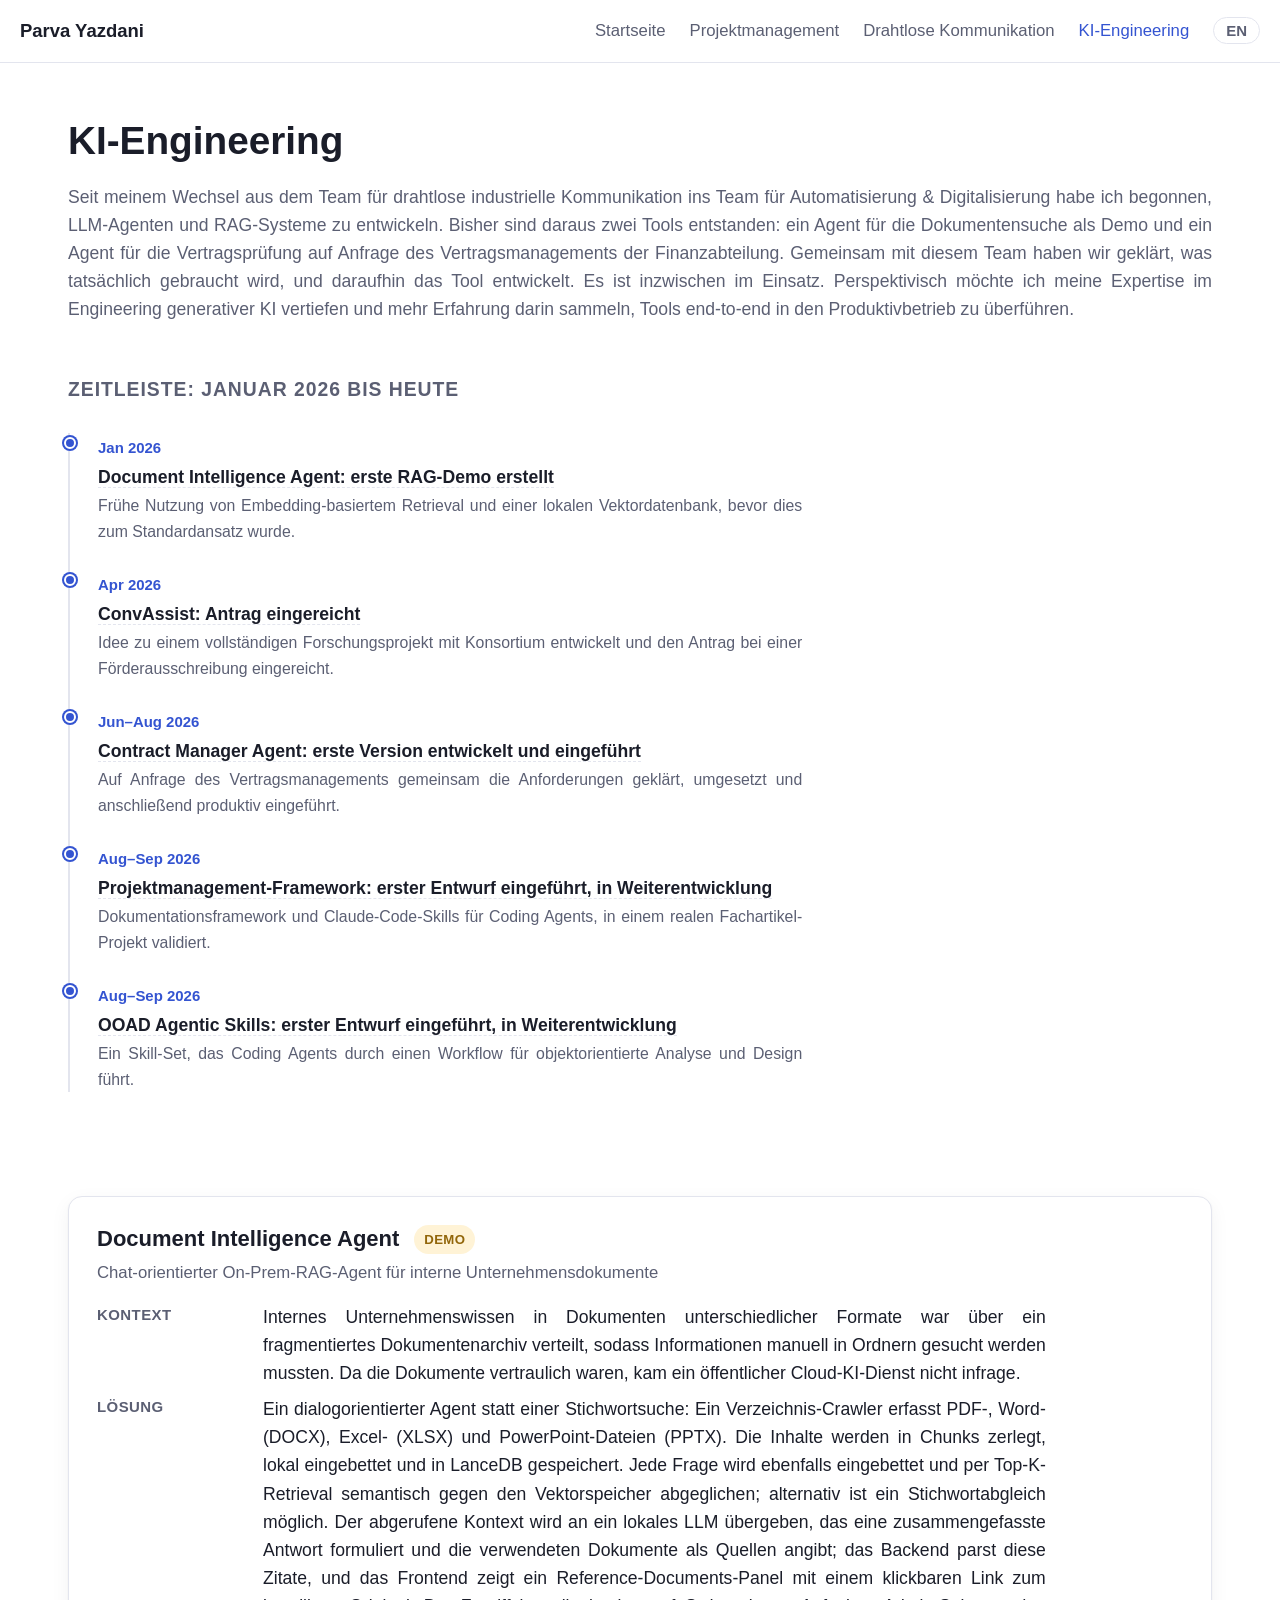
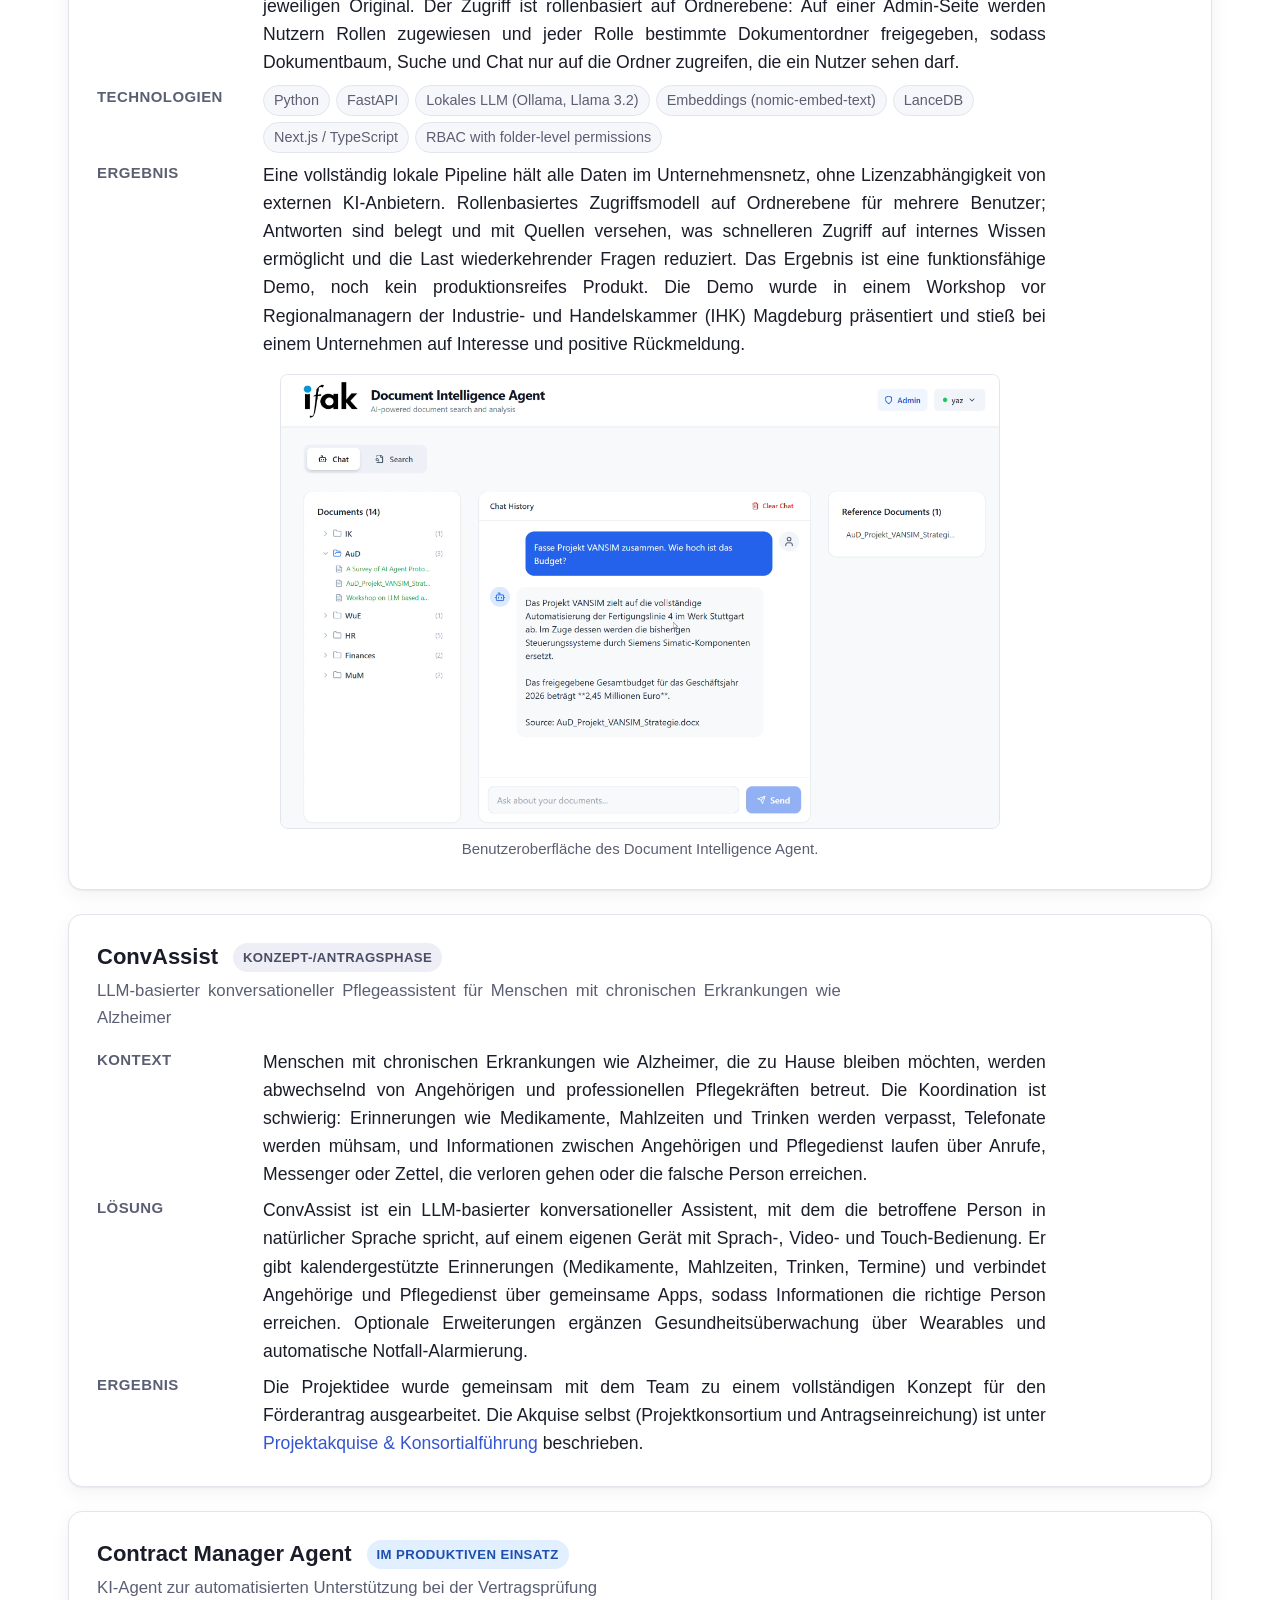
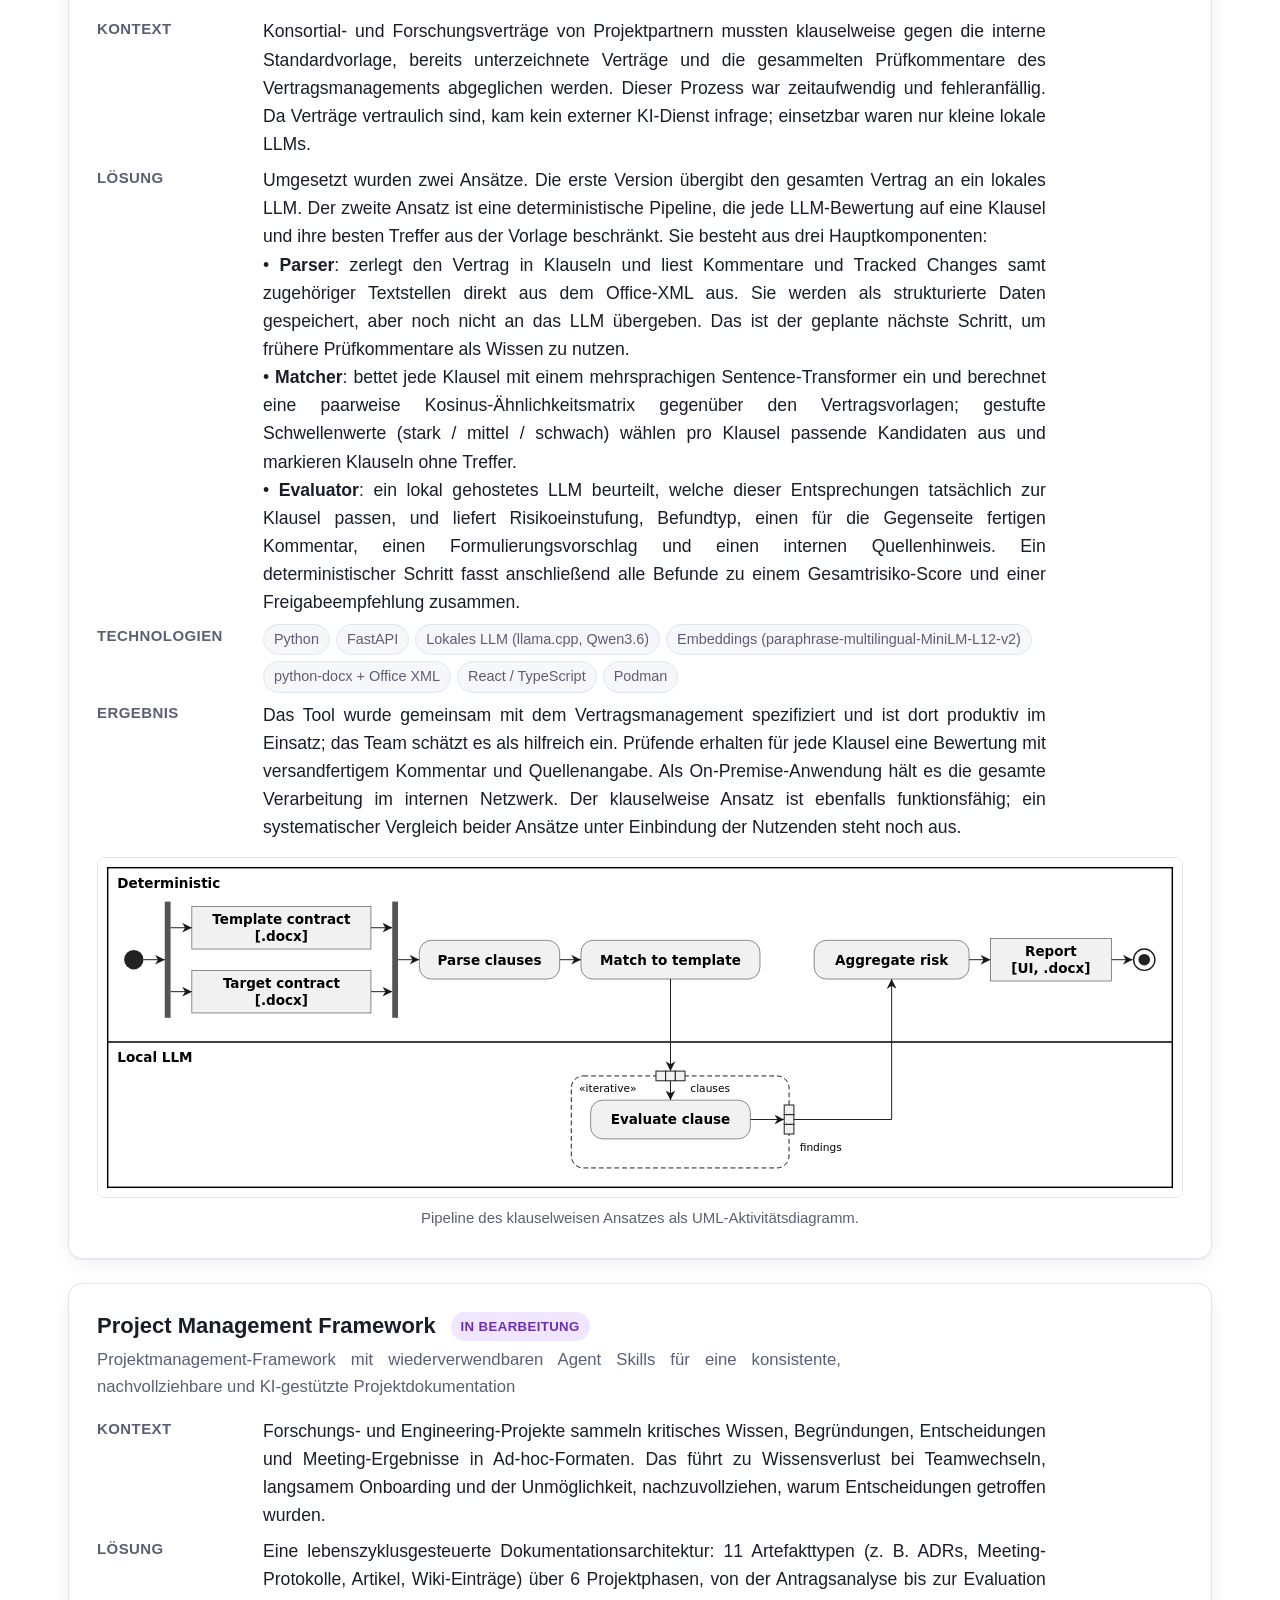
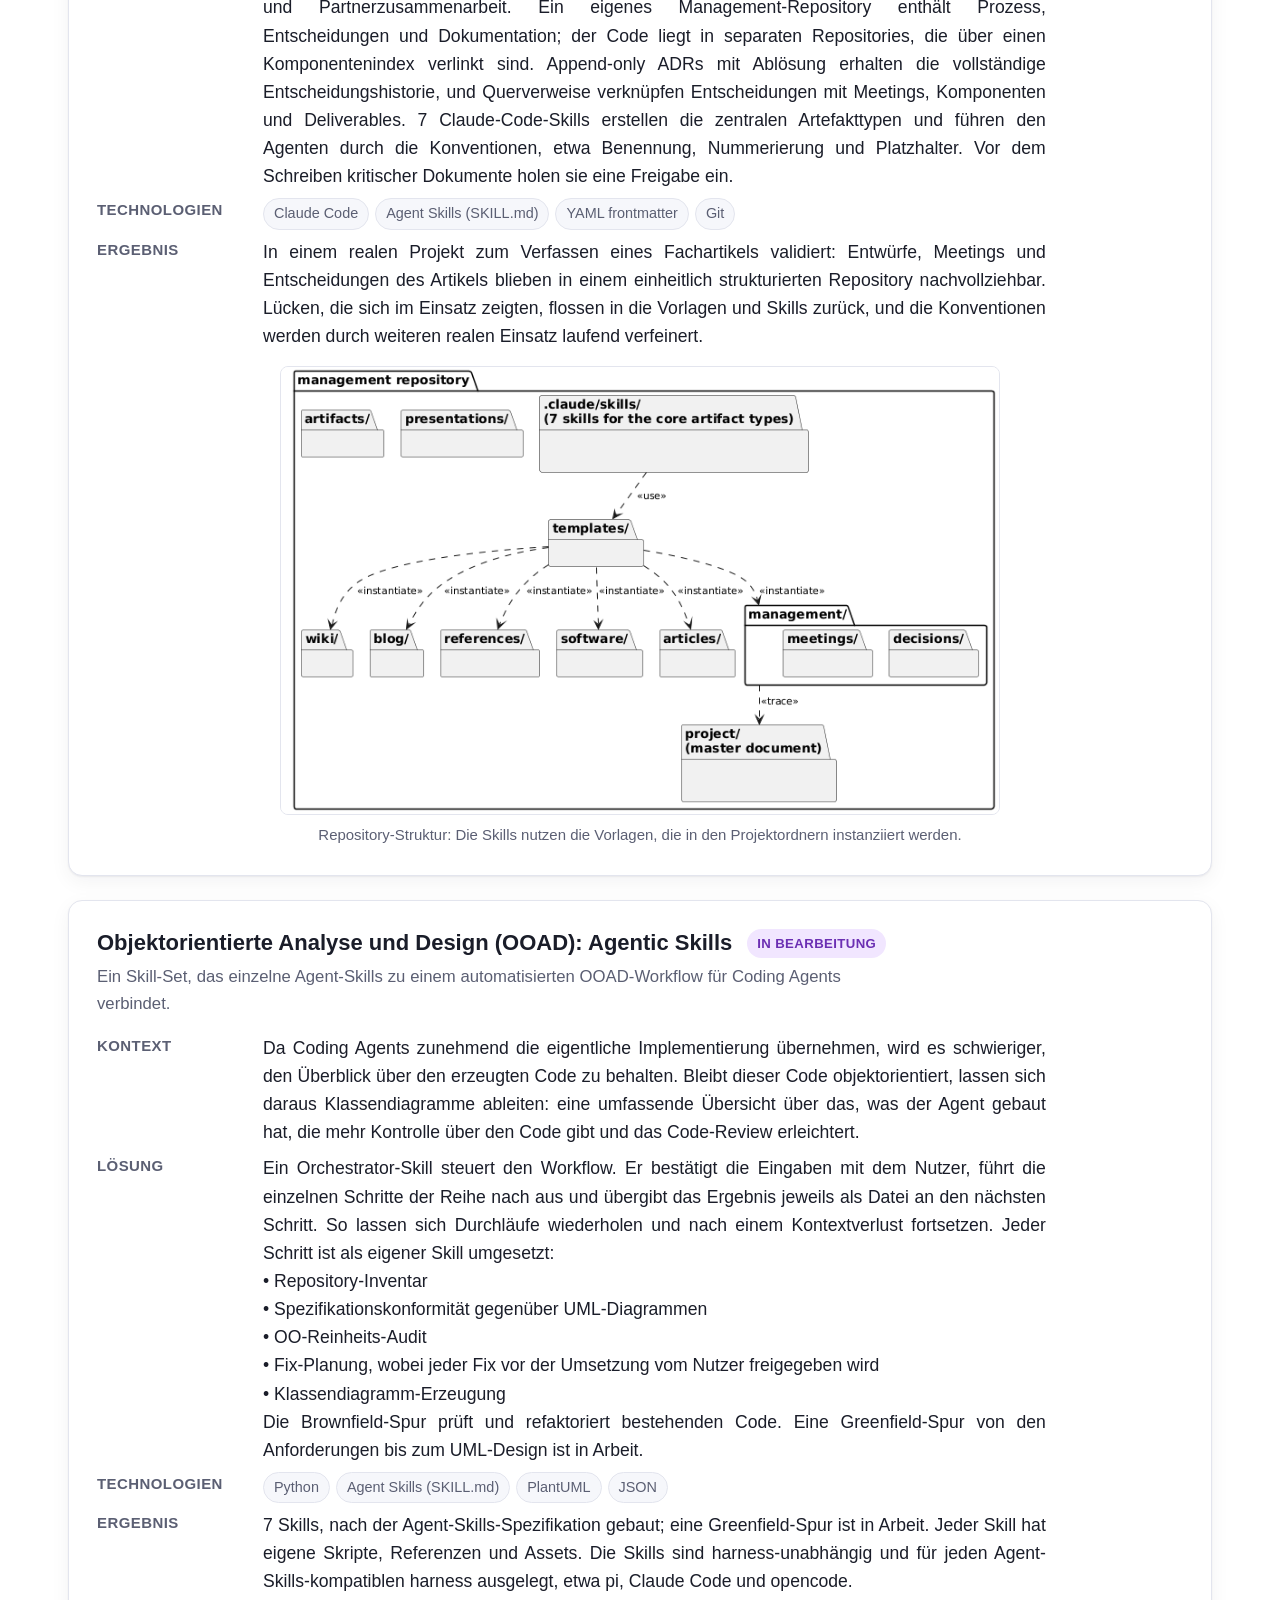
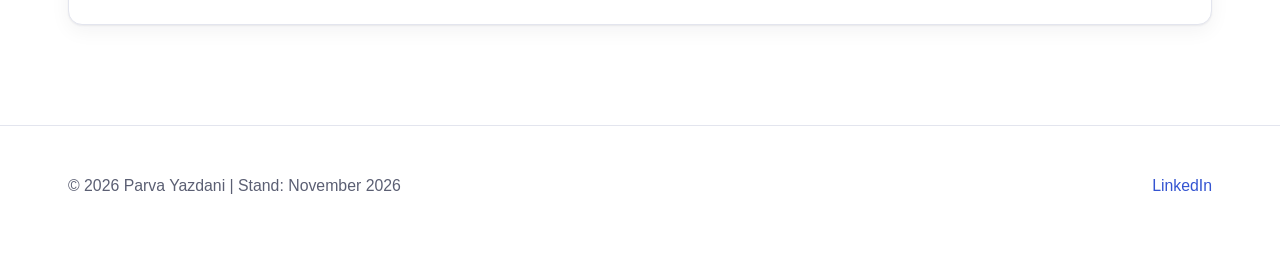
==== ai-engineering.html @ 78f2efb1 "Initial commit Co-Authored-By: Claude Opus 5.5 <noreply@anthropic.com>" ====
<!doctype html>
<html lang="en">
<head>
  <meta charset="UTF-8" />
  <meta name="viewport" content="width=device-width, initial-scale=1.0" />
  <title data-i18n="doc.title.ai">AI Engineering | Parva Yazdani</title>
  <link rel="stylesheet" href="css/styles.css" />
</head>
<body>

  <header class="site-header">
    <div class="container nav">
      <a class="nav-brand" href="index.html">Parva Yazdani</a>
      <button class="nav-toggle" data-i18n-aria-label="nav.toggleAria" aria-label="Toggle navigation" aria-expanded="false">☰</button>
      <ul class="nav-links">
        <li><a href="index.html" data-i18n="nav.home">Home</a></li>
        <li><a href="project-management.html" data-i18n="nav.pm">Project Management</a></li>
        <li><a href="wireless-communication.html" data-i18n="nav.wireless">Wireless Communication</a></li>
        <li><a href="ai-engineering.html" aria-current="page" data-i18n="nav.ai">AI Engineering</a></li>
        <li class="nav-lang-item"><button class="lang-toggle" type="button">DE</button></li>
      </ul>
    </div>
  </header>

  <main class="container">
    <section class="page-intro">
      <h1 data-i18n="ai.h1">AI Engineering</h1>
      <p data-i18n="ai.intro">
        Since moving from the wireless industrial communication team into the automation &amp;
        digitalisation team, I've started building
        LLM agents and RAG systems. So far this includes two tools: a document search agent
        built as a demo, and a contract review agent requested by contract management in the finance department. We
        worked out with that team what they really needed and then built the tool, which is now in
        use. Looking ahead, I want to deepen my
        expertise in Generative AI Engineering and gain more experience bringing tools into
        production end to end.
      </p>
    </section>

    <section class="section" aria-label="Timeline">
      <h2 class="section-title" data-i18n="ai.timelineTitle">Timeline: Jan 2026 to present</h2>
      <ol class="timeline">
        <li class="timeline-item">
          <span class="timeline-date">Jan 2026</span>
          <p class="timeline-title"><a href="#proj-doc-intel" data-i18n="ai.tl1.title">Document Intelligence Agent: first RAG demo built</a></p>
          <p class="timeline-note" data-i18n="ai.tl1.note">Early adoption of embedding-based retrieval and a local vector database, ahead of it becoming a default choice.</p>
        </li>
        <li class="timeline-item">
          <span class="timeline-date">Apr 2026</span>
          <p class="timeline-title"><a href="#proj-convassist" data-i18n="ai.tl4.title">ConvAssist: proposal submitted</a></p>
          <p class="timeline-note" data-i18n="ai.tl4.note">Idea developed into a full research project with consortium, and the proposal submitted to a funding call.</p>
        </li>
        <li class="timeline-item">
          <span class="timeline-date">Jun–Aug 2026</span>
          <p class="timeline-title"><a href="#proj-contract-manager" data-i18n="ai.tl2.title">Contract Manager Agent: first version built and rolled out</a></p>
          <p class="timeline-note" data-i18n="ai.tl2.note">Requirements clarified together at the request of contract management, then built and rolled out into production.</p>
        </li>
        <li class="timeline-item">
          <span class="timeline-date">Aug–Sep 2026</span>
          <p class="timeline-title"><a href="#proj-pm-framework" data-i18n="ai.tl3.title">Project Management Framework: first draft introduced, in development</a></p>
          <p class="timeline-note" data-i18n="ai.tl3.note">Documentation framework and Claude Code skills for coding agents, validated in a real paper-writing project.</p>
        </li>
        <li class="timeline-item">
          <span class="timeline-date">Aug–Sep 2026</span>
          <p class="timeline-title"><a href="#proj-ooda" data-i18n="ai.tl5.title">OOAD Agentic Skills: first draft introduced, in development</a></p>
          <p class="timeline-note" data-i18n="ai.tl5.note">A skill set that guides coding agents through an object-oriented analysis and design workflow.</p>
        </li>
      </ol>
    </section>

    <section class="section">

      <div class="card" id="proj-doc-intel">
        <div class="card-head">
          <h3>Document Intelligence Agent</h3>
          <span class="badge badge-demo" data-i18n="badge.demo">Demo</span>
        </div>
        <p class="subtitle" data-i18n="ai.doc.subtitle">Chat-first, on-prem RAG agent for internal company documents</p>
        <dl>
          <dt data-i18n="dt.context">Context</dt>
          <dd data-i18n="ai.doc.context">Internal company knowledge, held in documents of different formats, was spread across a fragmented document repository, so finding information meant searching folders by hand. Because the documents were confidential, sending them to a public-cloud AI service was not an option.</dd>
          <dt data-i18n="dt.solution">Solution</dt>
          <dd data-i18n="ai.doc.solution">A conversational agent rather than a keyword search: a directory crawler ingests PDF, Word (DOCX), Excel (XLSX) and PowerPoint (PPTX) files. Content is split into chunks, embedded locally and stored in LanceDB. Each question is embedded as well and matched semantically against the vector store via top-K retrieval; keyword matching is available as an alternative. The retrieved context is passed to a local LLM, which writes a synthesized answer and cites the documents it used; the backend parses those citations and the frontend renders a Reference Documents panel with a clickable link to every original. Access is role-based at folder level: on an admin page, users are assigned roles and each role is granted specific document folders, so the document tree, search and chat only draw on the folders a user may see.</dd>
          <dt data-i18n="dt.technologies">Technologies</dt>
          <dd class="tech-list">
            <span class="tech-chip">Python</span>
            <span class="tech-chip">FastAPI</span>
            <span class="tech-chip" data-i18n="ai.doc.chip.localLLM">Local LLM (Ollama, Llama 3.2)</span>
            <span class="tech-chip">Embeddings (nomic-embed-text)</span>
            <span class="tech-chip">LanceDB</span>
            <span class="tech-chip">Next.js / TypeScript</span>
            <span class="tech-chip">RBAC with folder-level permissions</span>
          </dd>
          <dt data-i18n="dt.outcome">Outcome</dt>
          <dd data-i18n="ai.doc.outcome">A fully local pipeline keeps all data on-prem with no license dependencies on external AI providers. Role-based folder access model for multiple users; answers are grounded and cited, giving faster access to internal knowledge and reducing repetitive-question load. The result is a working demo, not yet a production-ready product. The demo was presented in a workshop for regional managers of the Magdeburg Chamber of Industry and Commerce and received interest and positive feedback from a company.</dd>
        </dl>
        <figure class="screenshot">
          <a href="assets/DIS.png" target="_blank" rel="noopener" data-i18n-aria-label="ai.doc.figureAlt">
            <img src="assets/DIS.png" alt="" loading="lazy" width="1277" height="806" />
          </a>
          <figcaption data-i18n="ai.doc.figureCaption">User interface of the Document Intelligence Agent.</figcaption>
        </figure>
      </div>

      <div class="card" id="proj-convassist">
        <div class="card-head">
          <h3>ConvAssist</h3>
          <span class="badge badge-idea" data-i18n="badge.conceptProposal">Concept / proposal phase</span>
        </div>
        <p class="subtitle" data-i18n="ai.convassist.subtitle">LLM-based conversational care assistant for people with chronic conditions such as Alzheimer's</p>
        <dl>
          <dt data-i18n="dt.context">Context</dt>
          <dd data-i18n="ai.convassist.context">People with chronic conditions such as Alzheimer's who want to stay at home are cared for alternately by family members and professional caregivers. Coordination is hard: reminders such as medication, meals, and drinking are missed, phone calls become difficult, and information between relatives and care services is passed on through calls, messengers, or notes that get lost or reach the wrong person.</dd>
          <dt data-i18n="dt.solution">Solution</dt>
          <dd data-i18n="ai.convassist.solution">ConvAssist is an LLM-based conversational assistant that the affected person talks to in natural language, on a dedicated device with voice, video and touch interaction. It gives calendar-based reminders (medication, meals, drinking, appointments) and connects relatives and care services through shared apps, so information reaches the right person. Optional extensions add wearable-based health monitoring and automatic emergency alerting.</dd>
          <dt data-i18n="dt.outcome">Outcome</dt>
          <dd data-i18n="ai.convassist.outcome">The project idea was developed with the team into a complete concept for the funding proposal. The acquisition itself (project consortium and funding submission) is described under <a href="project-management.html#proj-acquisition">Project Acquisition &amp; Consortium Leadership</a>.</dd>
        </dl>
      </div>

      <div class="card" id="proj-contract-manager">
        <div class="card-head">
          <h3>Contract Manager Agent</h3>
          <span class="badge badge-live" data-i18n="badge.inProductiveUse">In productive use</span>
        </div>
        <p class="subtitle" data-i18n="ai.contract.subtitle">AI agent for automated support in contract review</p>
        <dl>
          <dt data-i18n="dt.context">Context</dt>
          <dd data-i18n="ai.contract.context">Consortium and research contracts arriving from project partners had to be checked clause by clause against the internal standard template, previously signed contracts, and contract management's accumulated review comments. This process was time-consuming and error-prone. Because contracts are confidential, no external AI service was an option, so only small local LLMs could be used.</dd>
          <dt data-i18n="dt.solution">Solution</dt>
          <dd data-i18n="ai.contract.solution">
            Two approaches were implemented. The first version passes the whole contract to a local LLM. The second is a deterministic pipeline that limits each LLM evaluation to one clause and its best template matches. It consists of three main components:
            <br />• <strong>Parser</strong>: splits the contract into clauses and extracts comments and tracked changes with their text anchors via direct Office XML access. These are stored as structured data but not yet passed to the LLM, which is the planned next step for using past review comments as knowledge.
            <br />• <strong>Matcher</strong>: embeds every clause with a multilingual sentence-transformer and computes a pairwise cosine-similarity matrix against the template contracts; tiered thresholds (strong / moderate / weak) select candidate counterparts per clause and flag clauses with no match.
            <br />• <strong>Evaluator</strong>: a locally hosted LLM judges which candidates truly correspond to the clause and returns risk level, finding type, a comment ready for the counterparty, a suggested reformulation and an internal source note. A deterministic step then combines all findings into an overall risk score and approval recommendation.
          </dd>
          <dt data-i18n="dt.technologies">Technologies</dt>
          <dd class="tech-list">
            <span class="tech-chip">Python</span>
            <span class="tech-chip">FastAPI</span>
            <span class="tech-chip" data-i18n="ai.contract.chip.localLLM">Local LLM (llama.cpp, Qwen3.6)</span>
            <span class="tech-chip">Embeddings (paraphrase-multilingual-MiniLM-L12-v2)</span>
            <span class="tech-chip">python-docx + Office XML</span>
            <span class="tech-chip">React / TypeScript</span>
            <span class="tech-chip">Podman</span>
          </dd>
          <dt data-i18n="dt.outcome">Outcome</dt>
          <dd data-i18n="ai.contract.outcome">The tool was specified together with contract management and is in productive use there; the team finds it useful. Reviewers get an assessment with a ready-to-send comment and source reference for each clause. As an on-premise application, it keeps all processing within the internal network. The clause-by-clause approach works as well; a systematic comparison of both approaches, involving the users, is still pending.</dd>
        </dl>
        <figure class="screenshot screenshot-diagram screenshot-wide">
          <a href="assets/contract-manager-pipeline-uml.svg" target="_blank" rel="noopener" data-i18n-aria-label="ai.contract.figureAlt">
            <img src="assets/contract-manager-pipeline-uml.svg" alt="" loading="lazy" width="1120" height="350" />
          </a>
          <figcaption data-i18n="ai.contract.figureCaption">Pipeline of the clause-by-clause approach as a UML activity diagram.</figcaption>
        </figure>
      </div>

      <div class="card" id="proj-pm-framework">
        <div class="card-head">
          <h3>Project Management Framework</h3>
          <span class="badge badge-progress" data-i18n="badge.inProgress">In progress</span>
        </div>
        <p class="subtitle" data-i18n="ai.framework.subtitle">Project management framework with reusable agent skills for consistent, traceable and AI-assisted project records</p>
        <dl>
          <dt data-i18n="dt.context">Context</dt>
          <dd data-i18n="ai.framework.context">Research and engineering projects accumulate critical knowledge, rationale, decisions, and meeting outcomes in ad-hoc formats. This leads to knowledge loss when team members change, slow onboarding, and an inability to reconstruct why decisions were made.</dd>
          <dt data-i18n="dt.solution">Solution</dt>
          <dd data-i18n="ai.framework.solution">A lifecycle-driven documentation architecture: 11 artifact types (e.g. ADRs, meeting minutes, articles, wiki entries) mapped to 6 project phases, from proposal analysis to evaluation and partner collaboration. A dedicated management repository holds process, decisions, and documentation, while code lives in separate repositories linked from a component index. Append-only ADRs with superseding preserve the full decision history, and cross-references trace decisions to meetings, components, and deliverables. 7 Claude Code skills scaffold the core artifact types and guide the agent through the conventions, such as naming, numbering and placeholders, asking for approval before critical records are written.</dd>
          <dt data-i18n="dt.technologies">Technologies</dt>
          <dd class="tech-list">
            <span class="tech-chip">Claude Code</span>
            <span class="tech-chip">Agent Skills (SKILL.md)</span>
            <span class="tech-chip">YAML frontmatter</span>
            <span class="tech-chip">Git</span>
          </dd>
          <dt data-i18n="dt.outcome">Outcome</dt>
          <dd data-i18n="ai.framework.outcome">Validated in a real paper-writing project: the article's drafts, meetings, and decisions stayed traceable in one consistently structured repository. Gaps that surfaced during use were fed back into the templates and skills, and the conventions keep being refined through further real use.</dd>
        </dl>
        <figure class="screenshot screenshot-diagram">
          <a href="assets/template-structure.png" target="_blank" rel="noopener" data-i18n-aria-label="ai.framework.structureAlt">
            <img src="assets/template-structure.png" alt="" loading="lazy" width="793" height="494" />
          </a>
          <figcaption data-i18n="ai.framework.structureCaption">Repository structure: skills use the templates, which are instantiated across the project folders.</figcaption>
        </figure>
      </div>

      <div class="card" id="proj-ooda">
        <div class="card-head">
          <h3 data-i18n="ai.ooda.title">Object-Oriented Analysis and Design (OOAD) Agentic Skills</h3>
          <span class="badge badge-progress" data-i18n="badge.inProgress">In progress</span>
        </div>
        <p class="subtitle" data-i18n="ai.ooda.subtitle">A skill set that turns single agent skills into an automated OOAD workflow for coding agents.</p>
        <dl>
          <dt data-i18n="dt.context">Context</dt>
          <dd data-i18n="ai.ooda.context">As coding agents take on more of the actual implementation work, it gets harder to keep an overview of the code they produce. Keeping that code object-oriented makes it possible to derive class diagrams from it: a comprehensive view of what the agent built, which gives more control over the code and makes code review easier.</dd>
          <dt data-i18n="dt.solution">Solution</dt>
          <dd data-i18n="ai.ooda.solution">
            An orchestrator skill runs the workflow. It confirms inputs with the user, runs the individual steps in order and passes each result to the next step as a file. Runs can therefore be repeated and resumed after context loss. Each step is a skill of its own:
            <br />• repository inventory
            <br />• spec conformance against UML diagrams
            <br />• OO-purity audit
            <br />• fix planning, with each fix approved by the user before it's applied
            <br />• class-diagram generation
            <br />The brownfield track audits and refactors existing code. A greenfield track that
            goes from requirements to UML design is in progress.
          </dd>
          <dt data-i18n="dt.technologies">Technologies</dt>
          <dd class="tech-list">
            <span class="tech-chip">Python</span>
            <span class="tech-chip">Agent Skills (SKILL.md)</span>
            <span class="tech-chip">PlantUML</span>
            <span class="tech-chip">JSON</span>
          </dd>
          <dt data-i18n="dt.outcome">Outcome</dt>
          <dd data-i18n="ai.ooda.outcome">7 skills, with a greenfield track in progress, built to the Agent Skills specification. Each skill has its own scripts, references and assets. The skills are harness-agnostic and designed to run in any Agent Skills–compatible harness, such as pi, Claude Code and opencode.</dd>
        </dl>
      </div>

    </section>
  </main>

  <footer class="site-footer">
    <div class="container footer-row">
      <p>© 2026 Parva Yazdani | <span data-i18n="footer.updated">Last updated November 2026</span></p>
      <ul class="footer-links">
        <li><a href="https://www.linkedin.com/in/parva-yazdani" target="_blank" rel="noopener">LinkedIn</a></li>
      </ul>
    </div>
  </footer>

  <script src="js/i18n.js"></script>
  <script src="js/main.js"></script>
</body>
</html>
---- css/styles.css ----
/* ---------- Reset & tokens ---------- */
*, *::before, *::after { box-sizing: border-box; }
html { scroll-behavior: smooth; }

/* Base size grows from 16px (phones) to 18px (desktop); all rem sizes scale with it. */
@media screen {
  html { font-size: clamp(16px, 0.9rem + 0.25vw, 18px); }
}
body { margin: 0; }

:root {
  --bg: #ffffff;
  --bg-alt: #f6f7fb;
  --text: #1a1d29;
  --text-muted: #5b5f73;
  --border: #e3e5ee;
  --accent: #3454d1;
  --accent-contrast: #ffffff;
  --card-bg: #ffffff;
  --shadow: 0 1px 2px rgba(20, 22, 40, 0.06), 0 6px 20px rgba(20, 22, 40, 0.05);

  --badge-finished-bg: #e3f6ea;   --badge-finished-fg: #16794b;
  --badge-live-bg: #e1efff;       --badge-live-fg: #1d4fae;
  --badge-demo-bg: #fff3d6;       --badge-demo-fg: #92660a;
  --badge-idea-bg: #eeeef7;       --badge-idea-fg: #4a4d63;
  --badge-progress-bg: #f1e6ff;   --badge-progress-fg: #6b2fb3;

  --font: -apple-system, BlinkMacSystemFont, "Segoe UI", Roboto, Helvetica, Arial, sans-serif;
}

@media (prefers-color-scheme: dark) {
  :root {
    --bg: #12131c;
    --bg-alt: #191b26;
    --text: #eef0f7;
    --text-muted: #a3a6ba;
    --border: #2a2c3c;
    --accent: #7c96f5;
    --accent-contrast: #12131c;
    --card-bg: #191b26;
    --shadow: 0 1px 2px rgba(0,0,0,0.3), 0 6px 20px rgba(0,0,0,0.25);

    --badge-finished-bg: #123d29;  --badge-finished-fg: #7fe0ad;
    --badge-live-bg: #14284a;      --badge-live-fg: #9bbcff;
    --badge-demo-bg: #3d2f0a;      --badge-demo-fg: #f0c465;
    --badge-idea-bg: #262838;      --badge-idea-fg: #c2c4d6;
    --badge-progress-bg: #2c1d47;  --badge-progress-fg: #d3aeff;
  }
}

body {
  font-family: var(--font);
  background: var(--bg);
  color: var(--text);
  line-height: 1.6;
  -webkit-font-smoothing: antialiased;
}

.container {
  max-width: 1240px;
  margin: 0 auto;
  padding: 0 clamp(20px, 4vw, 48px);
}

a { color: var(--accent); text-decoration: none; }
a:hover { text-decoration: underline; }

h1, h2, h3 { line-height: 1.25; }

/* ---------- Nav ---------- */
.site-header {
  border-bottom: 1px solid var(--border);
  position: sticky;
  top: 0;
  background: color-mix(in srgb, var(--bg) 92%, transparent);
  backdrop-filter: blur(8px);
  z-index: 10;
}

.nav {
  display: flex;
  align-items: center;
  justify-content: space-between;
  padding: 16px 0;
}

.nav-brand {
  font-weight: 700;
  font-size: 1.05rem;
  color: var(--text);
}
.nav-brand:hover { text-decoration: none; }

.nav-links {
  display: flex;
  gap: 24px;
  list-style: none;
  margin: 0;
  padding: 0;
}

.nav-links a {
  color: var(--text-muted);
  font-weight: 500;
  font-size: 0.95rem;
}

.nav-links a:hover,
.nav-links a[aria-current="page"] {
  color: var(--accent);
  text-decoration: none;
}

.nav-toggle {
  display: none;
  background: none;
  border: 1px solid var(--border);
  border-radius: 8px;
  padding: 8px 10px;
  color: var(--text);
  cursor: pointer;
}

.nav-lang-item {
  display: flex;
  align-items: center;
}

.lang-toggle {
  background: none;
  border: 1px solid var(--border);
  border-radius: 999px;
  padding: 4px 12px;
  font-size: 0.85rem;
  font-weight: 700;
  color: var(--text-muted);
  cursor: pointer;
}

.lang-toggle:hover {
  color: var(--accent);
  border-color: var(--accent);
}

@media (max-width: 640px) {
  .nav-toggle { display: block; }
  .nav-links {
    position: absolute;
    top: 100%;
    left: 0;
    right: 0;
    background: var(--bg);
    border-bottom: 1px solid var(--border);
    flex-direction: column;
    gap: 0;
    display: none;
  }
  .nav-links.open { display: flex; }
  .nav-links a {
    display: block;
    padding: 14px 24px;
    border-top: 1px solid var(--border);
  }
  .nav-lang-item {
    padding: 14px 24px;
    border-top: 1px solid var(--border);
  }
}

/* ---------- Hero ---------- */
.hero {
  padding: 64px 0 40px;
}

.hero .eyebrow {
  color: var(--accent);
  font-weight: 600;
  font-size: 0.85rem;
  text-transform: uppercase;
  letter-spacing: 0.06em;
}

.hero h1 {
  font-size: clamp(1.8rem, 4vw, 2.6rem);
  margin: 8px 0 12px;
}

.hero p.lead {
  font-size: 1.1rem;
  color: var(--text-muted);
}

/* ---------- Page intro (topic pages) ---------- */
.page-intro {
  padding: 48px 0 8px;
}

.page-intro .eyebrow {
  color: var(--accent);
  font-weight: 600;
  font-size: 0.85rem;
  text-transform: uppercase;
  letter-spacing: 0.06em;
}

.page-intro h1 {
  font-size: clamp(1.6rem, 3.4vw, 2.2rem);
  margin: 6px 0 14px;
}

.page-intro p {
  color: var(--text-muted);
}

/* ---------- Nav cards on home ---------- */
.nav-cards {
  display: grid;
  grid-template-columns: repeat(auto-fit, minmax(240px, 1fr));
  gap: 20px;
  padding: 8px 0 56px;
}

.nav-card {
  display: block;
  background: var(--card-bg);
  border: 1px solid var(--border);
  border-radius: 14px;
  padding: 24px;
  box-shadow: var(--shadow);
  transition: transform 0.15s ease, border-color 0.15s ease;
}

.nav-card:hover {
  transform: translateY(-2px);
  border-color: var(--accent);
  text-decoration: none;
}

.nav-card h3 {
  margin: 0 0 8px;
  color: var(--text);
}

.nav-card p {
  margin: 0;
  color: var(--text-muted);
  font-size: 0.95rem;
}

.nav-card .arrow {
  display: inline-block;
  margin-top: 12px;
  color: var(--accent);
  font-weight: 600;
  font-size: 0.9rem;
}

/* ---------- Section ---------- */
.section {
  padding: 28px 0;
}

.section-title {
  font-size: 1.1rem;
  text-transform: uppercase;
  letter-spacing: 0.05em;
  color: var(--text-muted);
  margin: 0 0 20px;
}

/* ---------- Cards (projects) ---------- */
.card {
  background: var(--card-bg);
  border: 1px solid var(--border);
  border-radius: 14px;
  padding: 28px;
  box-shadow: var(--shadow);
  margin-bottom: 24px;
  scroll-margin-top: 90px;
  transition: box-shadow 0.3s ease, border-color 0.3s ease;
}

.card:target {
  border-color: var(--accent);
  box-shadow: 0 0 0 3px color-mix(in srgb, var(--accent) 35%, transparent);
}

.card-head {
  margin-bottom: 6px;
}

/* Title and badge flow inline, so the badge follows the last line of a long title */
.card-head h3 {
  display: inline;
  margin: 0 10px 0 0;
  font-size: 1.25rem;
}

.card-head .badge {
  vertical-align: 0.15em;
  white-space: nowrap;
}

.card .subtitle {
  color: var(--text-muted);
  font-size: 0.95rem;
  margin: 0 0 16px;
}

.card dl {
  display: grid;
  grid-template-columns: 150px 1fr;
  gap: 8px 16px;
  margin: 0;
}

@media (max-width: 560px) {
  .card dl { grid-template-columns: 1fr; }
  .card dl dt { margin-top: 10px; }
}

.card dt {
  font-weight: 600;
  color: var(--text-muted);
  font-size: 0.85rem;
  text-transform: uppercase;
  letter-spacing: 0.03em;
}

.card dd {
  margin: 0;
}

/* Keep running text inside cards at a readable line length; page summaries span the full width to align with the cards. */
@media screen {
  .card .subtitle,
  .card dd,
  .timeline-note {
    max-width: 80ch;
  }
}

.card .tech-list {
  display: flex;
  flex-wrap: wrap;
  gap: 6px;
}

.tech-chip {
  background: var(--bg-alt);
  border: 1px solid var(--border);
  border-radius: 999px;
  padding: 3px 10px;
  font-size: 0.82rem;
  color: var(--text-muted);
}

.placeholder {
  color: var(--text-muted);
  font-style: italic;
}

/* ---------- Status badges ---------- */
.badge {
  display: inline-block;
  font-size: 0.75rem;
  font-weight: 700;
  text-transform: uppercase;
  letter-spacing: 0.03em;
  padding: 4px 10px;
  border-radius: 999px;
}

.badge-finished  { background: var(--badge-finished-bg); color: var(--badge-finished-fg); }
.badge-live      { background: var(--badge-live-bg);     color: var(--badge-live-fg); }
.badge-demo      { background: var(--badge-demo-bg);     color: var(--badge-demo-fg); }
.badge-idea      { background: var(--badge-idea-bg);     color: var(--badge-idea-fg); }
.badge-progress  { background: var(--badge-progress-bg); color: var(--badge-progress-fg); }

/* ---------- Timeline ---------- */
.timeline {
  position: relative;
  list-style: none;
  margin: 32px 0 48px;
  padding-left: 28px;
  border-left: 2px solid var(--border);
}

.timeline-item {
  position: relative;
  padding-bottom: 26px;
}

.timeline-item:last-child { padding-bottom: 0; }

.timeline-item::before {
  content: "";
  position: absolute;
  left: -34px;
  top: 4px;
  width: 12px;
  height: 12px;
  border-radius: 50%;
  background: var(--accent);
  border: 2px solid var(--bg);
  box-shadow: 0 0 0 2px var(--accent);
}

.timeline-item.is-marker::before {
  background: var(--bg);
}

.timeline-date {
  font-weight: 700;
  font-size: 0.85rem;
  color: var(--accent);
}

.timeline-date.tbd {
  color: var(--text-muted);
  font-weight: 600;
}

.timeline-title {
  font-weight: 600;
  margin: 2px 0 2px;
}

.timeline-title a {
  color: var(--text);
  text-decoration: none;
  border-bottom: 1px dashed var(--border);
}

.timeline-title a:hover {
  color: var(--accent);
  border-bottom-color: var(--accent);
}

.timeline-note {
  color: var(--text-muted);
  font-size: 0.9rem;
  margin: 0;
}

/* ---------- Callout ---------- */
.callout {
  background: var(--bg-alt);
  border: 1px solid var(--border);
  border-left: 4px solid var(--accent);
  border-radius: 8px;
  padding: 14px 18px;
  font-size: 0.92rem;
  color: var(--text-muted);
  margin: 16px 0;
}

.poster,
.screenshot {
  margin: 16px 0 0;
  text-align: center;
}

.poster img,
.screenshot img {
  display: block;
  max-width: 100%;
  height: auto;
  margin: 0 auto;
  border: 1px solid var(--border);
  border-radius: 8px;
}

.poster img {
  width: 300px;
}

.screenshot img {
  width: 100%;
  max-width: min(100%, 720px);
}

/* Diagrams keep their natural size instead of stretching to 720px. */
.screenshot-diagram img {
  width: auto;
}

/* Wide (left-to-right) diagrams may use the full card width. */
.screenshot-wide img {
  max-width: 100%;
}

.poster figcaption,
.screenshot figcaption {
  margin-top: 8px;
  font-size: 0.85rem;
  color: var(--text-muted);
}

/* ---------- Justified body text ---------- */
.hero p.lead,
.page-intro p,
.card .subtitle,
.card dd,
.timeline-note,
.callout {
  text-align: justify;
  /* Break long compounds (e.g. "Teilprojektmanagement") so justified lines don't open wide gaps */
  -webkit-hyphens: auto;
  hyphens: auto;
}

/* ---------- Footer ---------- */
.site-footer {
  border-top: 1px solid var(--border);
  margin-top: 48px;
  padding: 32px 0 48px;
  color: var(--text-muted);
  font-size: 0.9rem;
}

.site-footer .footer-row {
  display: flex;
  flex-wrap: wrap;
  gap: 8px 20px;
  justify-content: space-between;
  align-items: center;
}

.footer-links {
  display: flex;
  gap: 18px;
  list-style: none;
  padding: 0;
  margin: 0;
}
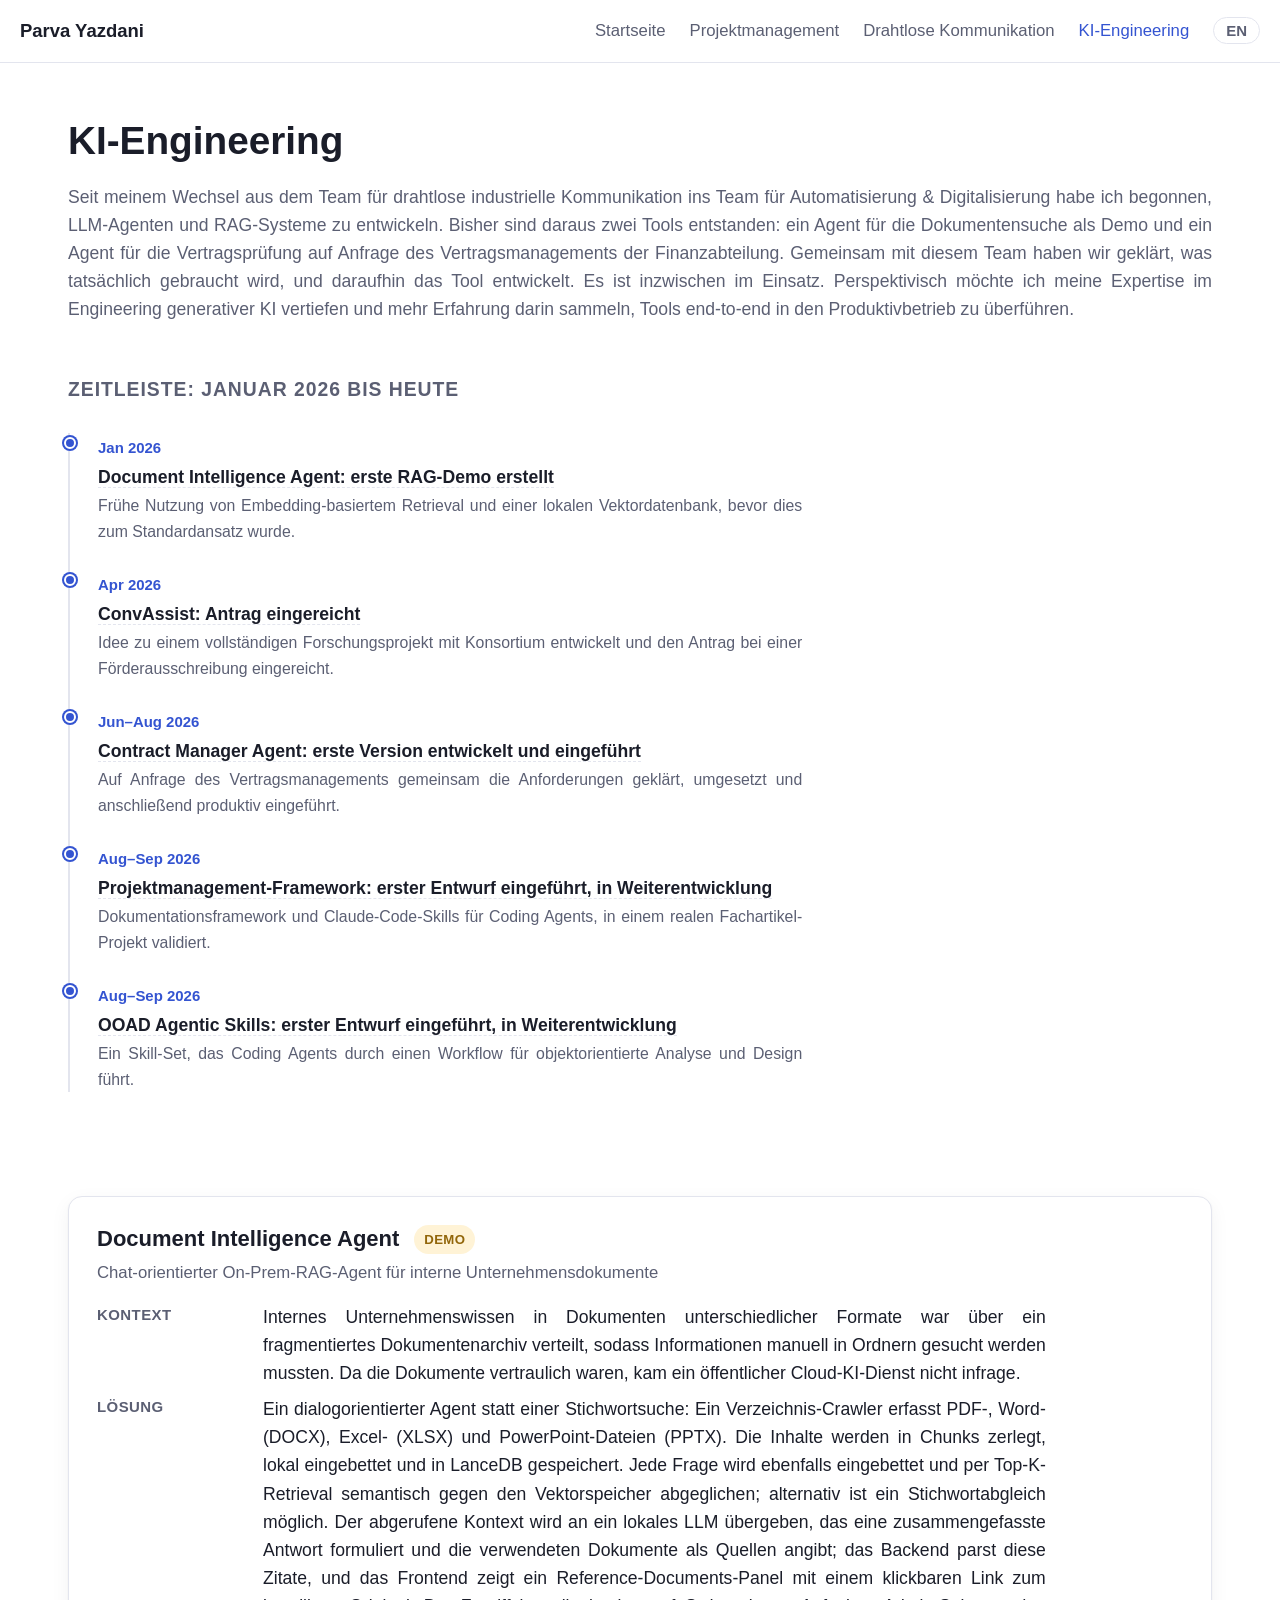
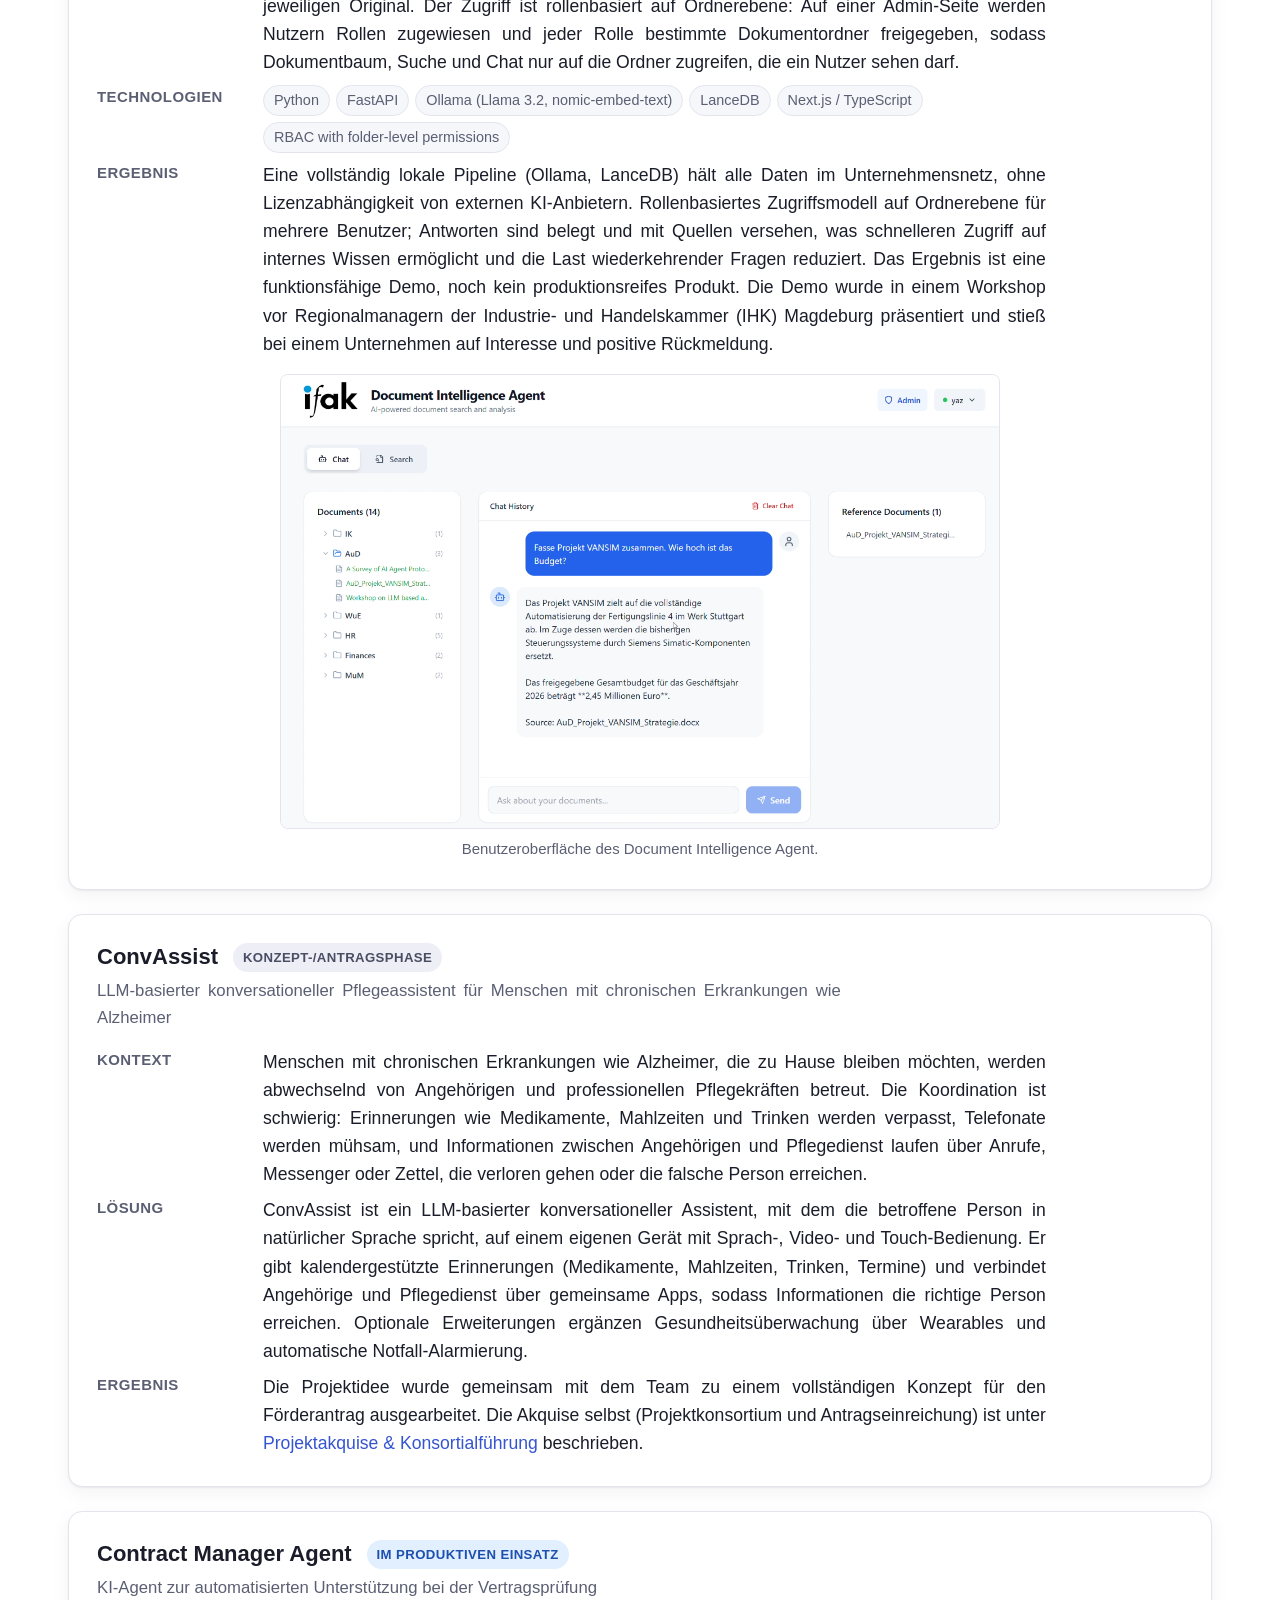
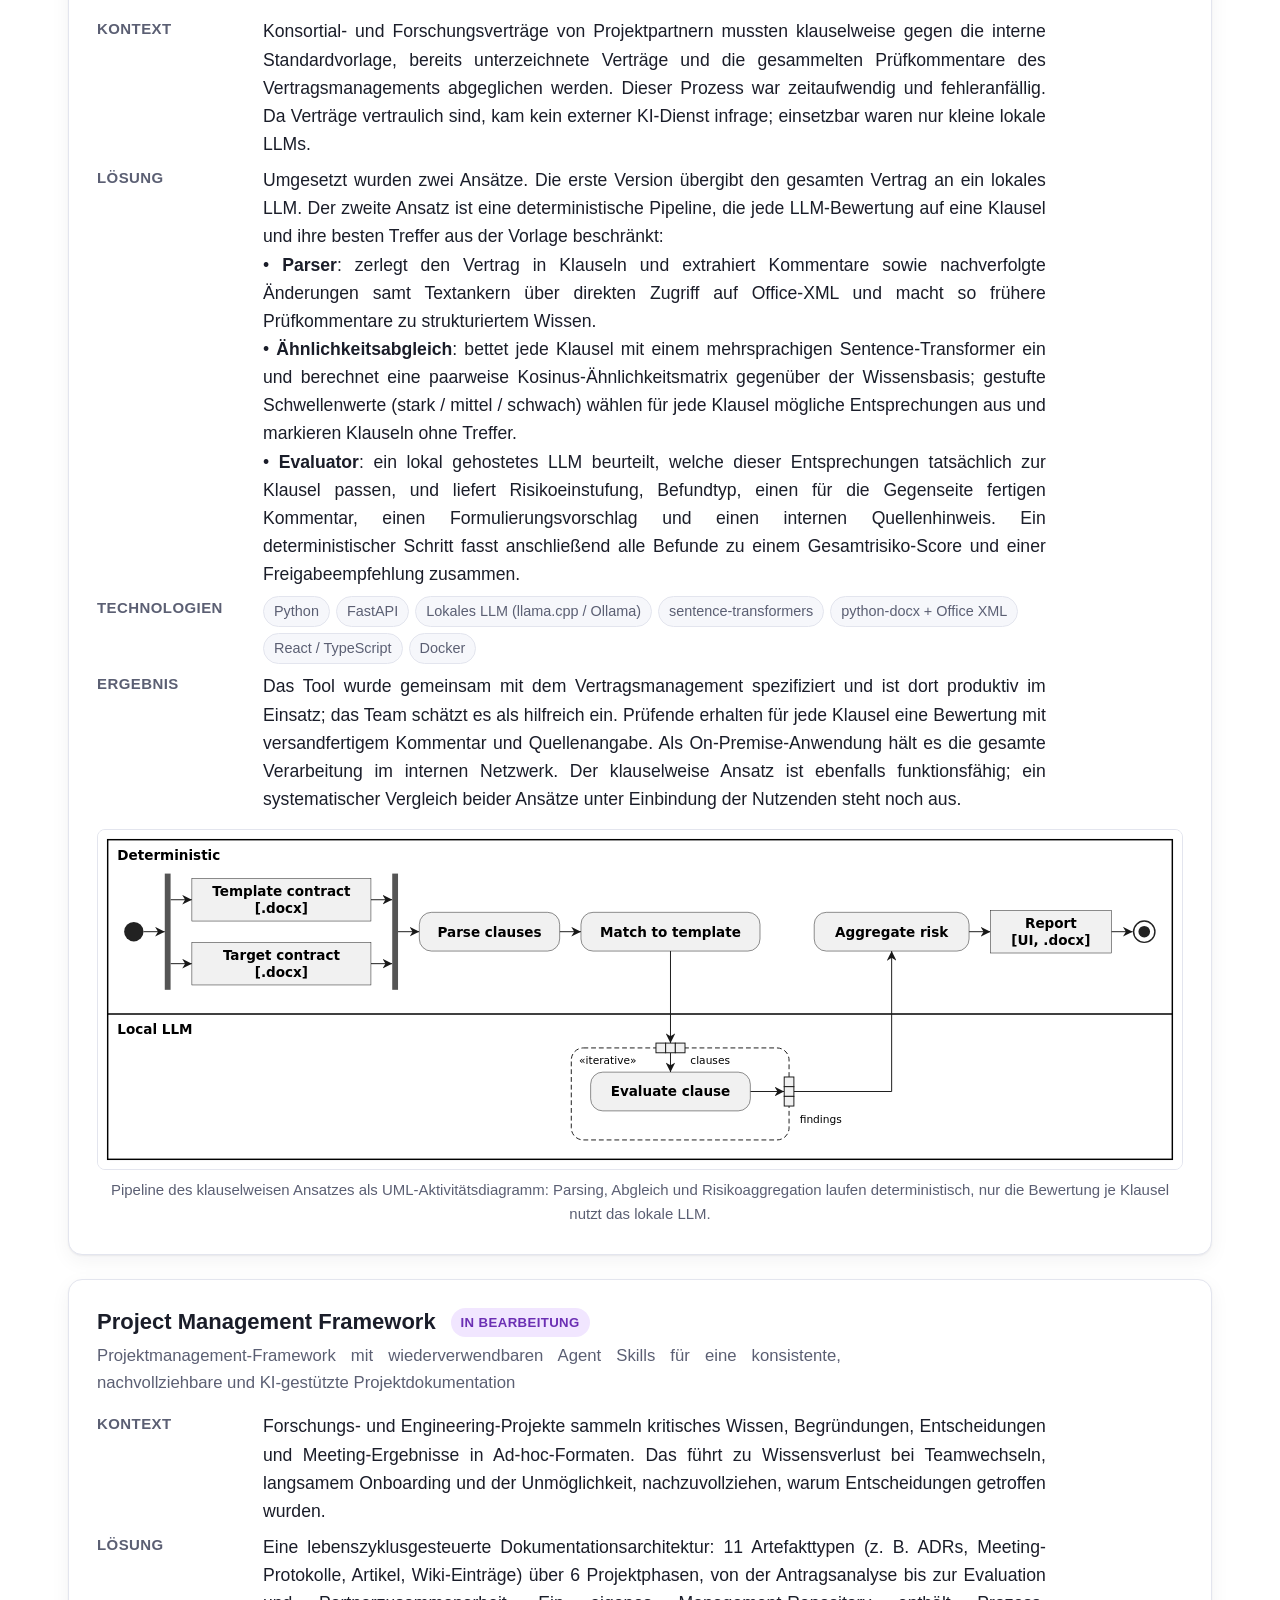
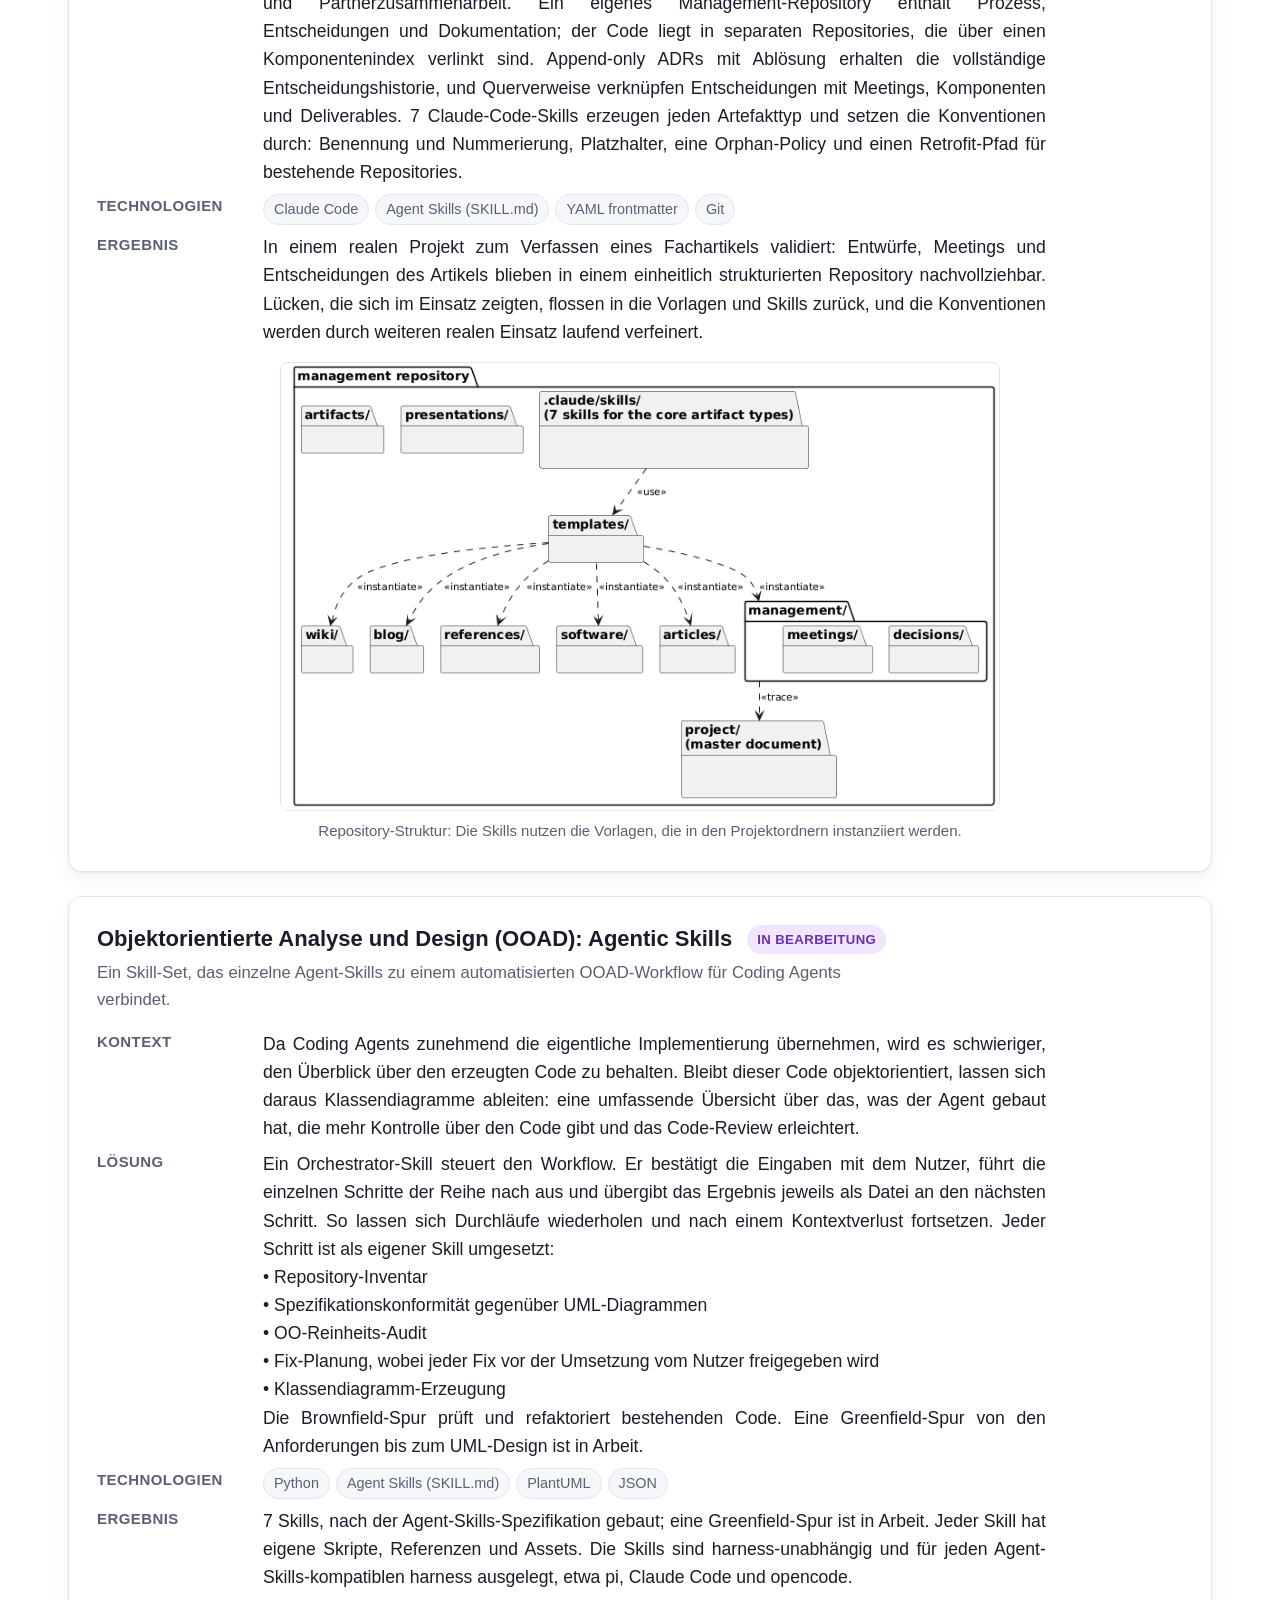
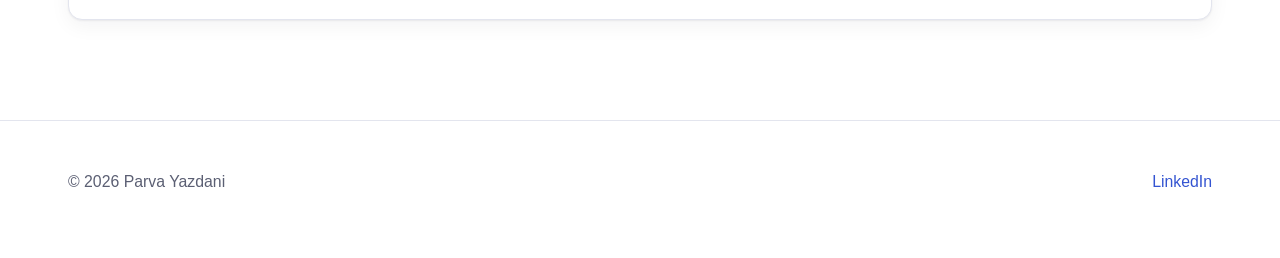
==== commit 9a7d71ce: "Initial commit Co-Authored-By: Claude Opus 5.5 <noreply@anthropic.com>" ====
--- a/ai-engineering.html
+++ b/ai-engineering.html
@@ -85,14 +85,13 @@
           <dd class="tech-list">
             <span class="tech-chip">Python</span>
             <span class="tech-chip">FastAPI</span>
-            <span class="tech-chip" data-i18n="ai.doc.chip.localLLM">Local LLM (Ollama, Llama 3.2)</span>
-            <span class="tech-chip">Embeddings (nomic-embed-text)</span>
+            <span class="tech-chip">Ollama (Llama 3.2, nomic-embed-text)</span>
             <span class="tech-chip">LanceDB</span>
             <span class="tech-chip">Next.js / TypeScript</span>
             <span class="tech-chip">RBAC with folder-level permissions</span>
           </dd>
           <dt data-i18n="dt.outcome">Outcome</dt>
-          <dd data-i18n="ai.doc.outcome">A fully local pipeline keeps all data on-prem with no license dependencies on external AI providers. Role-based folder access model for multiple users; answers are grounded and cited, giving faster access to internal knowledge and reducing repetitive-question load. The result is a working demo, not yet a production-ready product. The demo was presented in a workshop for regional managers of the Magdeburg Chamber of Industry and Commerce and received interest and positive feedback from a company.</dd>
+          <dd data-i18n="ai.doc.outcome">A fully local pipeline (Ollama, LanceDB) keeps all data on-prem with no license dependencies on external AI providers. Role-based folder access model for multiple users; answers are grounded and cited, giving faster access to internal knowledge and reducing repetitive-question load. The result is a working demo, not yet a production-ready product. The demo was presented in a workshop for regional managers of the Magdeburg Chamber of Industry and Commerce and received interest and positive feedback from a company.</dd>
         </dl>
         <figure class="screenshot">
           <a href="assets/DIS.png" target="_blank" rel="noopener" data-i18n-aria-label="ai.doc.figureAlt">
@@ -129,20 +128,20 @@
           <dd data-i18n="ai.contract.context">Consortium and research contracts arriving from project partners had to be checked clause by clause against the internal standard template, previously signed contracts, and contract management's accumulated review comments. This process was time-consuming and error-prone. Because contracts are confidential, no external AI service was an option, so only small local LLMs could be used.</dd>
           <dt data-i18n="dt.solution">Solution</dt>
           <dd data-i18n="ai.contract.solution">
-            Two approaches were implemented. The first version passes the whole contract to a local LLM. The second is a deterministic pipeline that limits each LLM evaluation to one clause and its best template matches. It consists of three main components:
-            <br />• <strong>Parser</strong>: splits the contract into clauses and extracts comments and tracked changes with their text anchors via direct Office XML access. These are stored as structured data but not yet passed to the LLM, which is the planned next step for using past review comments as knowledge.
-            <br />• <strong>Matcher</strong>: embeds every clause with a multilingual sentence-transformer and computes a pairwise cosine-similarity matrix against the template contracts; tiered thresholds (strong / moderate / weak) select candidate counterparts per clause and flag clauses with no match.
+            Two approaches were implemented. The first version passes the whole contract to a local LLM. The second is a deterministic pipeline that limits each LLM evaluation to one clause and its best template matches:
+            <br />• <strong>Parser</strong>: splits the contract into clauses and extracts comments and tracked changes with their text anchors via direct Office XML access, turning past review comments into structured knowledge.
+            <br />• <strong>Similarity matcher</strong>: embeds every clause with a multilingual sentence-transformer and computes a pairwise cosine-similarity matrix against the knowledge base; tiered thresholds (strong / moderate / weak) select candidate counterparts per clause and flag clauses with no match.
             <br />• <strong>Evaluator</strong>: a locally hosted LLM judges which candidates truly correspond to the clause and returns risk level, finding type, a comment ready for the counterparty, a suggested reformulation and an internal source note. A deterministic step then combines all findings into an overall risk score and approval recommendation.
           </dd>
           <dt data-i18n="dt.technologies">Technologies</dt>
           <dd class="tech-list">
             <span class="tech-chip">Python</span>
             <span class="tech-chip">FastAPI</span>
-            <span class="tech-chip" data-i18n="ai.contract.chip.localLLM">Local LLM (llama.cpp, Qwen3.6)</span>
-            <span class="tech-chip">Embeddings (paraphrase-multilingual-MiniLM-L12-v2)</span>
+            <span class="tech-chip" data-i18n="ai.contract.chip.localLLM">Local LLM (llama.cpp / Ollama)</span>
+            <span class="tech-chip">sentence-transformers</span>
             <span class="tech-chip">python-docx + Office XML</span>
             <span class="tech-chip">React / TypeScript</span>
-            <span class="tech-chip">Podman</span>
+            <span class="tech-chip">Docker</span>
           </dd>
           <dt data-i18n="dt.outcome">Outcome</dt>
           <dd data-i18n="ai.contract.outcome">The tool was specified together with contract management and is in productive use there; the team finds it useful. Reviewers get an assessment with a ready-to-send comment and source reference for each clause. As an on-premise application, it keeps all processing within the internal network. The clause-by-clause approach works as well; a systematic comparison of both approaches, involving the users, is still pending.</dd>
@@ -151,7 +150,7 @@
           <a href="assets/contract-manager-pipeline-uml.svg" target="_blank" rel="noopener" data-i18n-aria-label="ai.contract.figureAlt">
             <img src="assets/contract-manager-pipeline-uml.svg" alt="" loading="lazy" width="1120" height="350" />
           </a>
-          <figcaption data-i18n="ai.contract.figureCaption">Pipeline of the clause-by-clause approach as a UML activity diagram.</figcaption>
+          <figcaption data-i18n="ai.contract.figureCaption">Pipeline of the clause-by-clause approach as a UML activity diagram: parsing, matching and risk aggregation run deterministically, only the per-clause evaluation uses the local LLM.</figcaption>
         </figure>
       </div>
 
@@ -165,7 +164,7 @@
           <dt data-i18n="dt.context">Context</dt>
           <dd data-i18n="ai.framework.context">Research and engineering projects accumulate critical knowledge, rationale, decisions, and meeting outcomes in ad-hoc formats. This leads to knowledge loss when team members change, slow onboarding, and an inability to reconstruct why decisions were made.</dd>
           <dt data-i18n="dt.solution">Solution</dt>
-          <dd data-i18n="ai.framework.solution">A lifecycle-driven documentation architecture: 11 artifact types (e.g. ADRs, meeting minutes, articles, wiki entries) mapped to 6 project phases, from proposal analysis to evaluation and partner collaboration. A dedicated management repository holds process, decisions, and documentation, while code lives in separate repositories linked from a component index. Append-only ADRs with superseding preserve the full decision history, and cross-references trace decisions to meetings, components, and deliverables. 7 Claude Code skills scaffold the core artifact types and guide the agent through the conventions, such as naming, numbering and placeholders, asking for approval before critical records are written.</dd>
+          <dd data-i18n="ai.framework.solution">A lifecycle-driven documentation architecture: 11 artifact types (e.g. ADRs, meeting minutes, articles, wiki entries) mapped to 6 project phases, from proposal analysis to evaluation and partner collaboration. A dedicated management repository holds process, decisions, and documentation, while code lives in separate repositories linked from a component index. Append-only ADRs with superseding preserve the full decision history, and cross-references trace decisions to meetings, components, and deliverables. 7 Claude Code skills scaffold each artifact type and enforce the conventions: naming and numbering, placeholders, an orphan policy, and a retrofit path for existing repositories.</dd>
           <dt data-i18n="dt.technologies">Technologies</dt>
           <dd class="tech-list">
             <span class="tech-chip">Claude Code</span>
@@ -221,7 +220,7 @@
 
   <footer class="site-footer">
     <div class="container footer-row">
-      <p>© 2026 Parva Yazdani | <span data-i18n="footer.updated">Last updated November 2026</span></p>
+      <p>© 2026 Parva Yazdani</p>
       <ul class="footer-links">
         <li><a href="https://www.linkedin.com/in/parva-yazdani" target="_blank" rel="noopener">LinkedIn</a></li>
       </ul>
